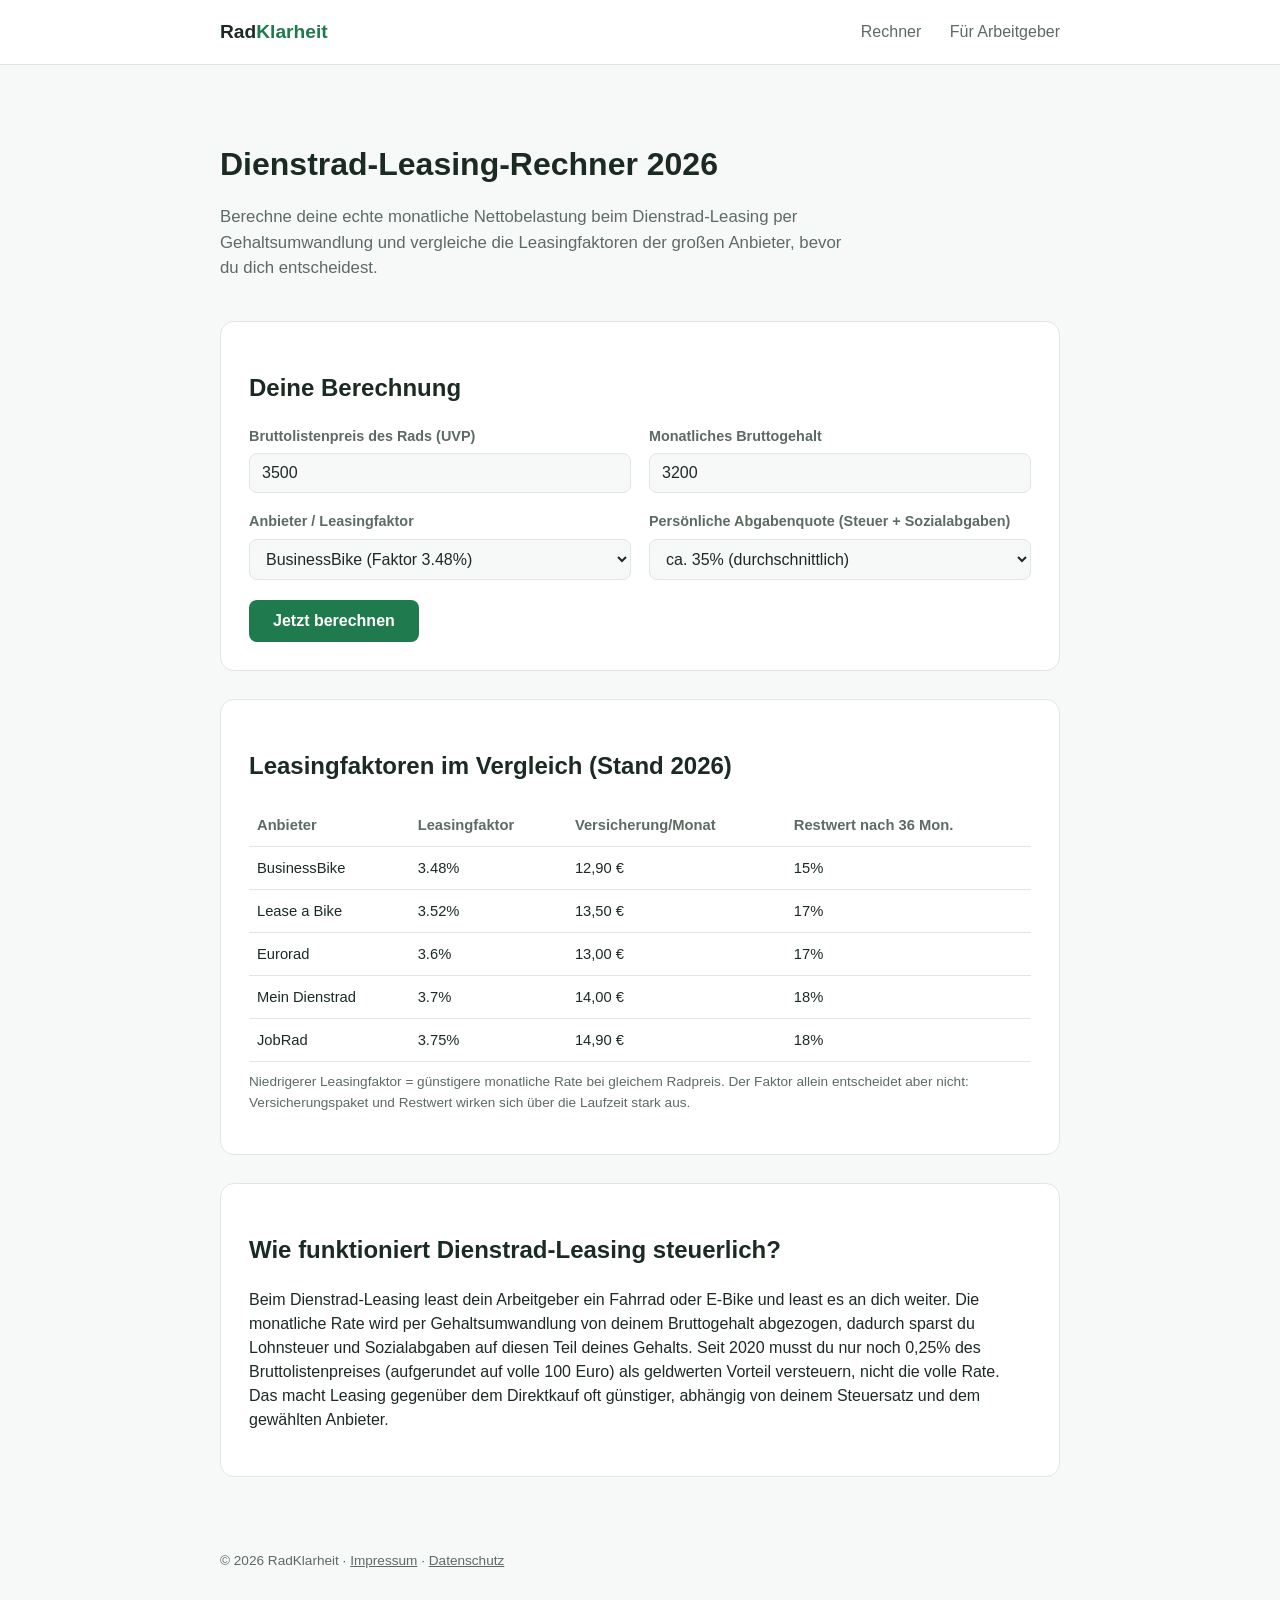
==== index.html @ c994e520 "Erste Version: Dienstrad-Rechner, Anbietervergleich, Arbeitgeber-Seite" ====
<!DOCTYPE html>
<html lang="de">
<head>
<meta charset="UTF-8">
<meta name="viewport" content="width=device-width, initial-scale=1.0">
<title>Dienstrad-Leasing-Rechner 2026 | Nettobelastung & Ersparnis vergleichen</title>
<meta name="description" content="Kostenloser Dienstrad-Leasing-Rechner: Nettobelastung, Steuerersparnis und Vergleich der Leasingfaktoren von JobRad, BusinessBike, Eurorad, Lease a Bike & Mein Dienstrad. Aktuell für 2026.">
<link rel="stylesheet" href="style.css">
</head>
<body>
<header class="site-header">
  <div class="container nav">
    <a href="index.html" class="brand">Rad<span>Klarheit</span></a>
    <nav>
      <a href="index.html">Rechner</a>
      <a href="arbeitgeber.html">Für Arbeitgeber</a>
    </nav>
  </div>
</header>

<main class="container">
  <section class="hero">
    <h1>Dienstrad-Leasing-Rechner 2026</h1>
    <p class="sub">Berechne deine echte monatliche Nettobelastung beim Dienstrad-Leasing per Gehaltsumwandlung und vergleiche die Leasingfaktoren der großen Anbieter, bevor du dich entscheidest.</p>
  </section>

  <section class="calc-card">
    <h2>Deine Berechnung</h2>
    <div class="grid-2">
      <label>
        Bruttolistenpreis des Rads (UVP)
        <input type="number" id="preis" value="3500" min="100" step="50">
      </label>
      <label>
        Monatliches Bruttogehalt
        <input type="number" id="gehalt" value="3200" min="0" step="50">
      </label>
      <label>
        Anbieter / Leasingfaktor
        <select id="anbieter"></select>
      </label>
      <label>
        Persönliche Abgabenquote (Steuer + Sozialabgaben)
        <select id="abgaben">
          <option value="0.30">ca. 30% (niedrigeres Einkommen)</option>
          <option value="0.35" selected>ca. 35% (durchschnittlich)</option>
          <option value="0.42">ca. 42% (Spitzensteuersatz)</option>
          <option value="0.45">ca. 45% (Reichensteuer)</option>
        </select>
      </label>
    </div>
    <button id="berechnen">Jetzt berechnen</button>

    <div id="ergebnis" class="result hidden">
      <div class="result-grid">
        <div class="result-box">
          <span class="label">Monatliche Bruttorate</span>
          <span class="value" id="r-brutto">-</span>
        </div>
        <div class="result-box">
          <span class="label">Geldwerter Vorteil (zu versteuern, 0,25%-Regel)</span>
          <span class="value" id="r-gwv">-</span>
        </div>
        <div class="result-box highlight">
          <span class="label">Deine geschätzte Nettobelastung / Monat</span>
          <span class="value" id="r-netto">-</span>
        </div>
        <div class="result-box">
          <span class="label">Ersparnis ggü. Barkauf (über 36 Monate)</span>
          <span class="value" id="r-ersparnis">-</span>
        </div>
      </div>
      <p class="disclaimer">Vereinfachte Schätzung ohne Berücksichtigung von Restwert, Versicherung und individueller Lohnsteuer. Keine Steuerberatung. Tatsächliche Werte können je nach Arbeitgeber-Vereinbarung abweichen.</p>
    </div>
  </section>

  <section class="compare-card">
    <h2>Leasingfaktoren im Vergleich (Stand 2026)</h2>
    <table>
      <thead><tr><th>Anbieter</th><th>Leasingfaktor</th><th>Versicherung/Monat</th><th>Restwert nach 36 Mon.</th></tr></thead>
      <tbody id="compare-body"></tbody>
    </table>
    <p class="hint">Niedrigerer Leasingfaktor = günstigere monatliche Rate bei gleichem Radpreis. Der Faktor allein entscheidet aber nicht: Versicherungspaket und Restwert wirken sich über die Laufzeit stark aus.</p>
  </section>

  <section class="info-card">
    <h2>Wie funktioniert Dienstrad-Leasing steuerlich?</h2>
    <p>Beim Dienstrad-Leasing least dein Arbeitgeber ein Fahrrad oder E-Bike und least es an dich weiter. Die monatliche Rate wird per Gehaltsumwandlung von deinem Bruttogehalt abgezogen, dadurch sparst du Lohnsteuer und Sozialabgaben auf diesen Teil deines Gehalts. Seit 2020 musst du nur noch 0,25% des Bruttolistenpreises (aufgerundet auf volle 100 Euro) als geldwerten Vorteil versteuern, nicht die volle Rate. Das macht Leasing gegenüber dem Direktkauf oft günstiger, abhängig von deinem Steuersatz und dem gewählten Anbieter.</p>
  </section>
</main>

<footer class="site-footer">
  <div class="container">
    <p>&copy; 2026 RadKlarheit &middot; <a href="impressum.html">Impressum</a> &middot; <a href="datenschutz.html">Datenschutz</a></p>
  </div>
</footer>

<script src="script.js"></script>
</body>
</html>
---- style.css ----
:root {
  --bg: #f7f9f8;
  --card: #ffffff;
  --text: #1b2b23;
  --muted: #5c6b63;
  --accent: #1f7a4d;
  --accent-light: #e5f3ec;
  --border: #e1e6e3;
}

* { box-sizing: border-box; }

body {
  margin: 0;
  font-family: -apple-system, "Segoe UI", Roboto, sans-serif;
  background: var(--bg);
  color: var(--text);
  line-height: 1.5;
}

.container { max-width: 880px; margin: 0 auto; padding: 0 20px; }

.site-header { background: var(--card); border-bottom: 1px solid var(--border); }
.nav { display: flex; align-items: center; justify-content: space-between; height: 64px; }
.brand { font-weight: 700; font-size: 1.2rem; text-decoration: none; color: var(--text); }
.brand span { color: var(--accent); }
.nav nav a { margin-left: 24px; color: var(--muted); text-decoration: none; font-weight: 500; }
.nav nav a:hover { color: var(--accent); }

.hero { padding: 48px 0 24px; }
.hero h1 { font-size: 2rem; margin-bottom: 8px; }
.hero .sub { color: var(--muted); font-size: 1.05rem; max-width: 640px; }

.calc-card, .compare-card, .info-card {
  background: var(--card);
  border: 1px solid var(--border);
  border-radius: 14px;
  padding: 28px;
  margin-bottom: 28px;
}

.grid-2 { display: grid; grid-template-columns: 1fr 1fr; gap: 18px; margin: 20px 0; }
label { display: flex; flex-direction: column; font-weight: 600; font-size: 0.9rem; color: var(--muted); gap: 6px; }
input, select {
  font-size: 1rem; padding: 10px 12px; border-radius: 8px; border: 1px solid var(--border);
  font-family: inherit; color: var(--text); background: var(--bg);
}

button#berechnen {
  background: var(--accent); color: #fff; border: none; padding: 12px 24px;
  border-radius: 8px; font-size: 1rem; font-weight: 600; cursor: pointer;
}
button#berechnen:hover { opacity: 0.9; }

.result { margin-top: 24px; }
.result.hidden { display: none; }
.result-grid { display: grid; grid-template-columns: 1fr 1fr; gap: 14px; }
.result-box {
  background: var(--accent-light); border-radius: 10px; padding: 16px; display: flex; flex-direction: column; gap: 4px;
}
.result-box.highlight { background: var(--accent); color: #fff; }
.result-box .label { font-size: 0.82rem; opacity: 0.85; }
.result-box .value { font-size: 1.4rem; font-weight: 700; }
.disclaimer { font-size: 0.8rem; color: var(--muted); margin-top: 16px; }

table { width: 100%; border-collapse: collapse; margin-top: 12px; }
th, td { text-align: left; padding: 10px 8px; border-bottom: 1px solid var(--border); font-size: 0.92rem; }
th { color: var(--muted); font-weight: 600; }
.hint { font-size: 0.85rem; color: var(--muted); margin-top: 10px; }

.site-footer { padding: 32px 0; color: var(--muted); font-size: 0.85rem; }
.site-footer a { color: var(--muted); }

@media (max-width: 600px) {
  .grid-2, .result-grid { grid-template-columns: 1fr; }
}
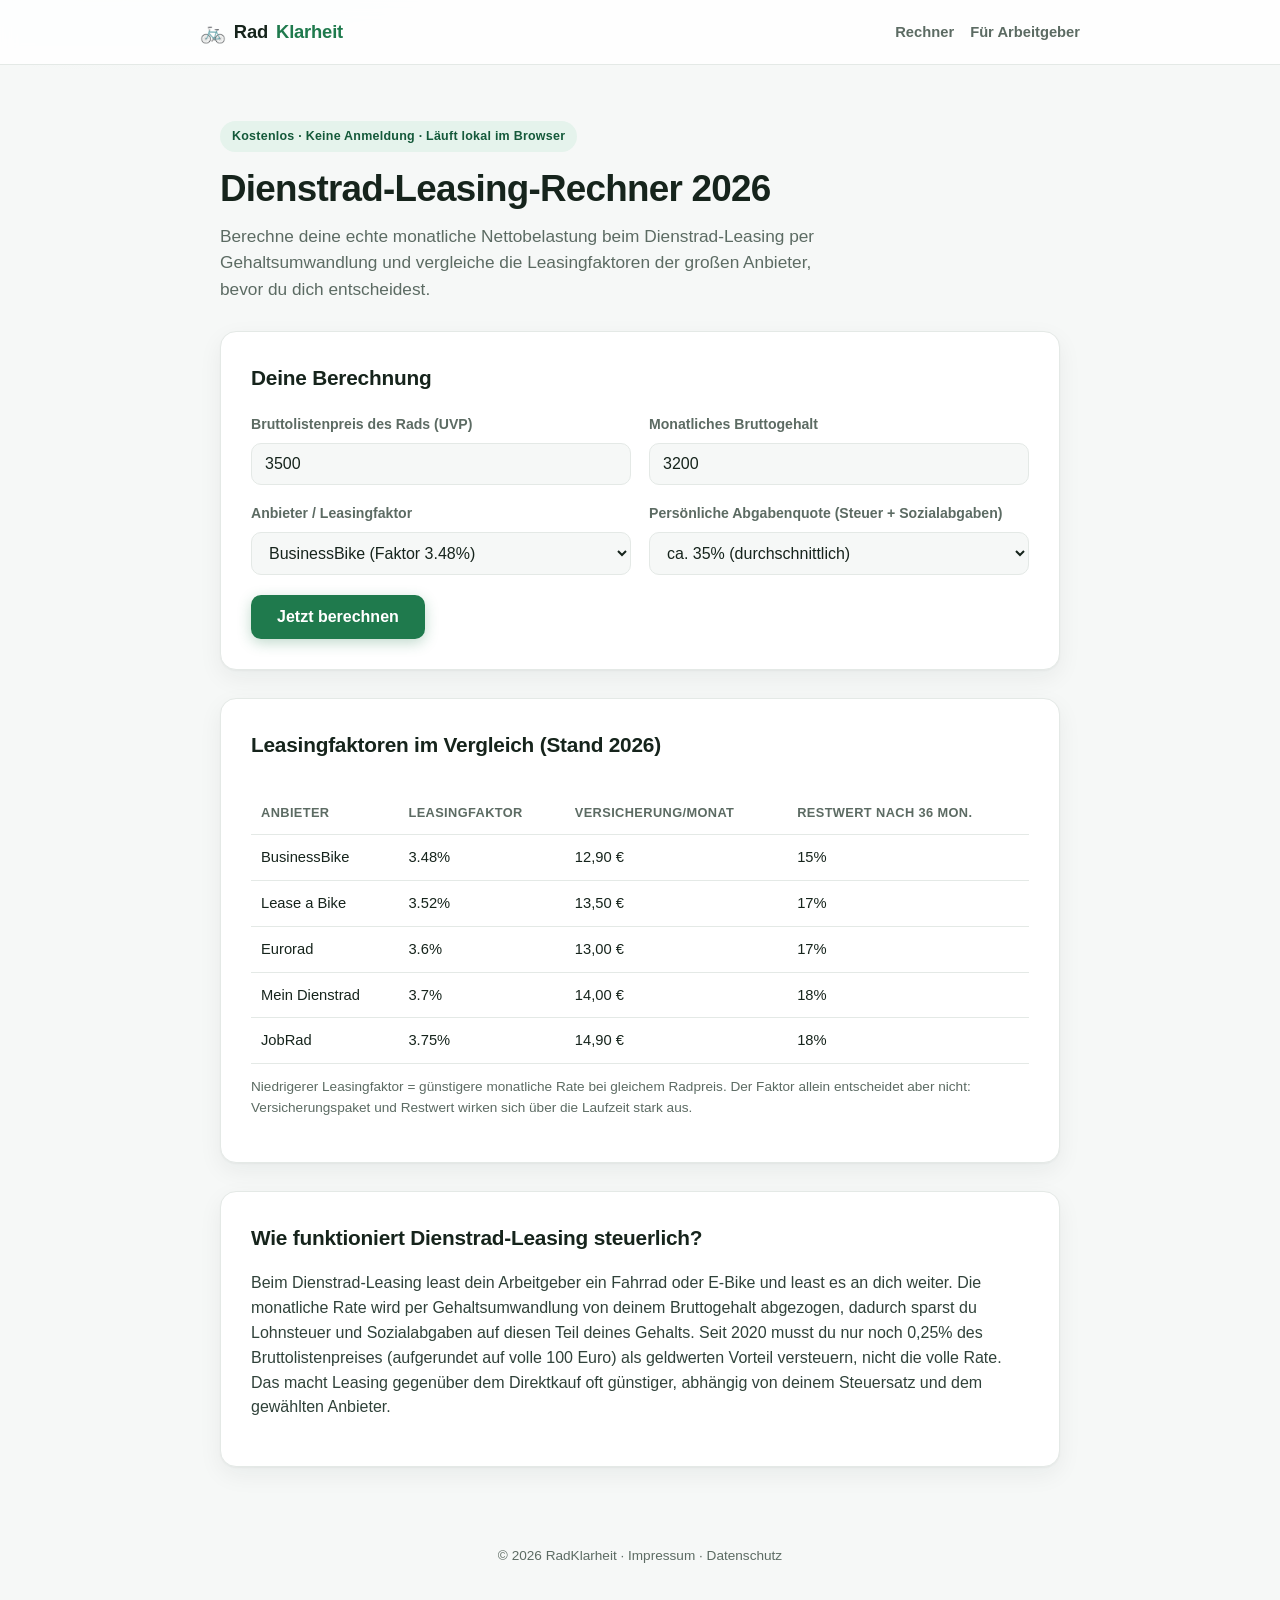
==== commit fcb5dbf9: "Mobile-Fixes: Nav-Wrap, responsive Tabelle, Design-Politur" ====
--- a/index.html
+++ b/index.html
@@ -6,11 +6,12 @@
 <title>Dienstrad-Leasing-Rechner 2026 | Nettobelastung & Ersparnis vergleichen</title>
 <meta name="description" content="Kostenloser Dienstrad-Leasing-Rechner: Nettobelastung, Steuerersparnis und Vergleich der Leasingfaktoren von JobRad, BusinessBike, Eurorad, Lease a Bike & Mein Dienstrad. Aktuell für 2026.">
 <link rel="stylesheet" href="style.css">
+<link rel="icon" href="data:image/svg+xml,%3Csvg xmlns='http://www.w3.org/2000/svg' viewBox='0 0 100 100'%3E%3Ccircle cx='50' cy='50' r='48' fill='%231f7a4d'/%3E%3Ccircle cx='32' cy='66' r='16' fill='none' stroke='%23fff' stroke-width='6'/%3E%3Ccircle cx='68' cy='66' r='16' fill='none' stroke='%23fff' stroke-width='6'/%3E%3Cpath d='M32 66 L46 36 L62 36 M46 36 L68 66 M46 36 L40 50' stroke='%23fff' stroke-width='6' fill='none' stroke-linecap='round' stroke-linejoin='round'/%3E%3C/svg%3E">
 </head>
 <body>
 <header class="site-header">
   <div class="container nav">
-    <a href="index.html" class="brand">Rad<span>Klarheit</span></a>
+    <a href="index.html" class="brand"><span class="brand-icon" aria-hidden="true">🚲</span>Rad<span>Klarheit</span></a>
     <nav>
       <a href="index.html">Rechner</a>
       <a href="arbeitgeber.html">Für Arbeitgeber</a>
@@ -20,6 +21,7 @@
 
 <main class="container">
   <section class="hero">
+    <span class="eyebrow">Kostenlos &middot; Keine Anmeldung &middot; Läuft lokal im Browser</span>
     <h1>Dienstrad-Leasing-Rechner 2026</h1>
     <p class="sub">Berechne deine echte monatliche Nettobelastung beim Dienstrad-Leasing per Gehaltsumwandlung und vergleiche die Leasingfaktoren der großen Anbieter, bevor du dich entscheidest.</p>
   </section>
@@ -54,19 +56,19 @@
     <div id="ergebnis" class="result hidden">
       <div class="result-grid">
         <div class="result-box">
-          <span class="label">Monatliche Bruttorate</span>
+          <span class="label">💶 Monatliche Bruttorate</span>
           <span class="value" id="r-brutto">-</span>
         </div>
         <div class="result-box">
-          <span class="label">Geldwerter Vorteil (zu versteuern, 0,25%-Regel)</span>
+          <span class="label">📋 Geldwerter Vorteil (0,25%-Regel)</span>
           <span class="value" id="r-gwv">-</span>
         </div>
         <div class="result-box highlight">
-          <span class="label">Deine geschätzte Nettobelastung / Monat</span>
+          <span class="label">✅ Deine Nettobelastung / Monat</span>
           <span class="value" id="r-netto">-</span>
         </div>
         <div class="result-box">
-          <span class="label">Ersparnis ggü. Barkauf (über 36 Monate)</span>
+          <span class="label">📈 Ersparnis ggü. Barkauf (36 Mon.)</span>
           <span class="value" id="r-ersparnis">-</span>
         </div>
       </div>
@@ -76,10 +78,12 @@
 
   <section class="compare-card">
     <h2>Leasingfaktoren im Vergleich (Stand 2026)</h2>
+    <div class="table-scroll">
     <table>
       <thead><tr><th>Anbieter</th><th>Leasingfaktor</th><th>Versicherung/Monat</th><th>Restwert nach 36 Mon.</th></tr></thead>
       <tbody id="compare-body"></tbody>
     </table>
+    </div>
     <p class="hint">Niedrigerer Leasingfaktor = günstigere monatliche Rate bei gleichem Radpreis. Der Faktor allein entscheidet aber nicht: Versicherungspaket und Restwert wirken sich über die Laufzeit stark aus.</p>
   </section>
 
--- a/style.css
+++ b/style.css
@@ -1,11 +1,14 @@
 :root {
-  --bg: #f7f9f8;
+  --bg: #f6f8f7;
   --card: #ffffff;
-  --text: #1b2b23;
+  --text: #16241c;
   --muted: #5c6b63;
   --accent: #1f7a4d;
+  --accent-dark: #14593a;
   --accent-light: #e5f3ec;
-  --border: #e1e6e3;
+  --border: #e4e9e6;
+  --shadow: 0 1px 2px rgba(16, 38, 27, 0.04), 0 8px 24px rgba(16, 38, 27, 0.06);
+  --radius: 16px;
 }
 
 * { box-sizing: border-box; }
@@ -13,64 +16,100 @@
 body {
   margin: 0;
   font-family: -apple-system, "Segoe UI", Roboto, sans-serif;
-  background: var(--bg);
+  background:
+    radial-gradient(900px 400px at 10% -10%, rgba(31,122,77,0.07), transparent 60%),
+    var(--bg);
   color: var(--text);
-  line-height: 1.5;
+  line-height: 1.55;
+  -webkit-font-smoothing: antialiased;
 }
 
 .container { max-width: 880px; margin: 0 auto; padding: 0 20px; }
 
-.site-header { background: var(--card); border-bottom: 1px solid var(--border); }
-.nav { display: flex; align-items: center; justify-content: space-between; height: 64px; }
-.brand { font-weight: 700; font-size: 1.2rem; text-decoration: none; color: var(--text); }
-.brand span { color: var(--accent); }
-.nav nav a { margin-left: 24px; color: var(--muted); text-decoration: none; font-weight: 500; }
+.site-header {
+  background: rgba(255,255,255,0.85);
+  backdrop-filter: saturate(180%) blur(8px);
+  border-bottom: 1px solid var(--border);
+  position: sticky;
+  top: 0;
+  z-index: 10;
+}
+.nav { display: flex; align-items: center; justify-content: space-between; min-height: 64px; flex-wrap: wrap; gap: 8px 0; padding: 10px 0; }
+.brand { display: flex; align-items: center; gap: 8px; font-weight: 800; font-size: 1.15rem; text-decoration: none; color: var(--text); letter-spacing: -0.01em; }
+.brand-icon { font-size: 1.3rem; line-height: 1; }
+.brand span:not(.brand-icon) { color: var(--accent); }
+.nav nav { display: flex; flex-wrap: wrap; gap: 4px 16px; }
+.nav nav a { color: var(--muted); text-decoration: none; font-weight: 600; font-size: 0.92rem; transition: color 0.15s ease; white-space: nowrap; }
 .nav nav a:hover { color: var(--accent); }
 
-.hero { padding: 48px 0 24px; }
-.hero h1 { font-size: 2rem; margin-bottom: 8px; }
-.hero .sub { color: var(--muted); font-size: 1.05rem; max-width: 640px; }
+.hero { padding: 56px 0 28px; }
+.eyebrow {
+  display: inline-block; font-size: 0.78rem; font-weight: 700; letter-spacing: 0.02em;
+  color: var(--accent-dark); background: var(--accent-light); padding: 6px 12px;
+  border-radius: 999px; margin-bottom: 16px;
+}
+.hero h1 { font-size: 2.3rem; margin: 0 0 12px; letter-spacing: -0.02em; line-height: 1.15; }
+.hero .sub { color: var(--muted); font-size: 1.08rem; max-width: 620px; margin: 0; }
 
 .calc-card, .compare-card, .info-card {
   background: var(--card);
   border: 1px solid var(--border);
-  border-radius: 14px;
-  padding: 28px;
+  border-radius: var(--radius);
+  box-shadow: var(--shadow);
+  padding: 30px;
   margin-bottom: 28px;
 }
+.calc-card h2, .compare-card h2, .info-card h2 { margin-top: 0; font-size: 1.3rem; letter-spacing: -0.01em; }
+.info-card h3 { font-size: 1.05rem; margin-bottom: 6px; }
 
 .grid-2 { display: grid; grid-template-columns: 1fr 1fr; gap: 18px; margin: 20px 0; }
-label { display: flex; flex-direction: column; font-weight: 600; font-size: 0.9rem; color: var(--muted); gap: 6px; }
+label { display: flex; flex-direction: column; font-weight: 600; font-size: 0.88rem; color: var(--muted); gap: 7px; }
 input, select {
-  font-size: 1rem; padding: 10px 12px; border-radius: 8px; border: 1px solid var(--border);
-  font-family: inherit; color: var(--text); background: var(--bg);
+  font-size: 1rem; padding: 11px 13px; border-radius: 10px; border: 1px solid var(--border);
+  font-family: inherit; color: var(--text); background: var(--bg); transition: border-color 0.15s ease, box-shadow 0.15s ease;
+}
+input:focus, select:focus {
+  outline: none; border-color: var(--accent); box-shadow: 0 0 0 3px var(--accent-light);
 }
 
 button#berechnen {
-  background: var(--accent); color: #fff; border: none; padding: 12px 24px;
-  border-radius: 8px; font-size: 1rem; font-weight: 600; cursor: pointer;
+  background: var(--accent); color: #fff; border: none; padding: 13px 26px;
+  border-radius: 10px; font-size: 1rem; font-weight: 700; cursor: pointer;
+  box-shadow: 0 4px 14px rgba(31,122,77,0.28);
+  transition: transform 0.12s ease, box-shadow 0.12s ease, background 0.12s ease;
 }
-button#berechnen:hover { opacity: 0.9; }
+button#berechnen:hover { background: var(--accent-dark); transform: translateY(-1px); box-shadow: 0 6px 18px rgba(31,122,77,0.34); }
+button#berechnen:active { transform: translateY(0); }
 
-.result { margin-top: 24px; }
+.result { margin-top: 26px; }
 .result.hidden { display: none; }
 .result-grid { display: grid; grid-template-columns: 1fr 1fr; gap: 14px; }
 .result-box {
-  background: var(--accent-light); border-radius: 10px; padding: 16px; display: flex; flex-direction: column; gap: 4px;
+  background: var(--accent-light); border-radius: 12px; padding: 18px; display: flex; flex-direction: column; gap: 6px;
 }
-.result-box.highlight { background: var(--accent); color: #fff; }
-.result-box .label { font-size: 0.82rem; opacity: 0.85; }
-.result-box .value { font-size: 1.4rem; font-weight: 700; }
-.disclaimer { font-size: 0.8rem; color: var(--muted); margin-top: 16px; }
+.result-box.highlight { background: linear-gradient(135deg, var(--accent), var(--accent-dark)); color: #fff; }
+.result-box .label { font-size: 0.8rem; opacity: 0.85; font-weight: 600; }
+.result-box .value { font-size: 1.5rem; font-weight: 800; letter-spacing: -0.01em; }
+.disclaimer { font-size: 0.8rem; color: var(--muted); margin-top: 18px; }
 
-table { width: 100%; border-collapse: collapse; margin-top: 12px; }
-th, td { text-align: left; padding: 10px 8px; border-bottom: 1px solid var(--border); font-size: 0.92rem; }
-th { color: var(--muted); font-weight: 600; }
-.hint { font-size: 0.85rem; color: var(--muted); margin-top: 10px; }
+table { width: 100%; border-collapse: collapse; margin-top: 14px; }
+.table-scroll { overflow-x: auto; -webkit-overflow-scrolling: touch; }
+th, td { text-align: left; padding: 11px 10px; border-bottom: 1px solid var(--border); font-size: 0.92rem; white-space: nowrap; }
+th { color: var(--muted); font-weight: 700; font-size: 0.8rem; text-transform: uppercase; letter-spacing: 0.03em; }
+tbody tr:hover { background: var(--accent-light); }
+.hint { font-size: 0.85rem; color: var(--muted); margin-top: 12px; }
 
-.site-footer { padding: 32px 0; color: var(--muted); font-size: 0.85rem; }
-.site-footer a { color: var(--muted); }
+.info-card p { color: #30423a; }
+
+.site-footer { padding: 36px 0 48px; color: var(--muted); font-size: 0.85rem; text-align: center; }
+.site-footer a { color: var(--muted); text-decoration: none; }
+.site-footer a:hover { color: var(--accent); text-decoration: underline; }
 
 @media (max-width: 600px) {
   .grid-2, .result-grid { grid-template-columns: 1fr; }
+  .hero { padding: 32px 0 20px; }
+  .hero h1 { font-size: 1.7rem; }
+  .hero .sub { font-size: 1rem; }
+  .calc-card, .compare-card, .info-card { padding: 20px; }
+  button#berechnen { width: 100%; }
 }
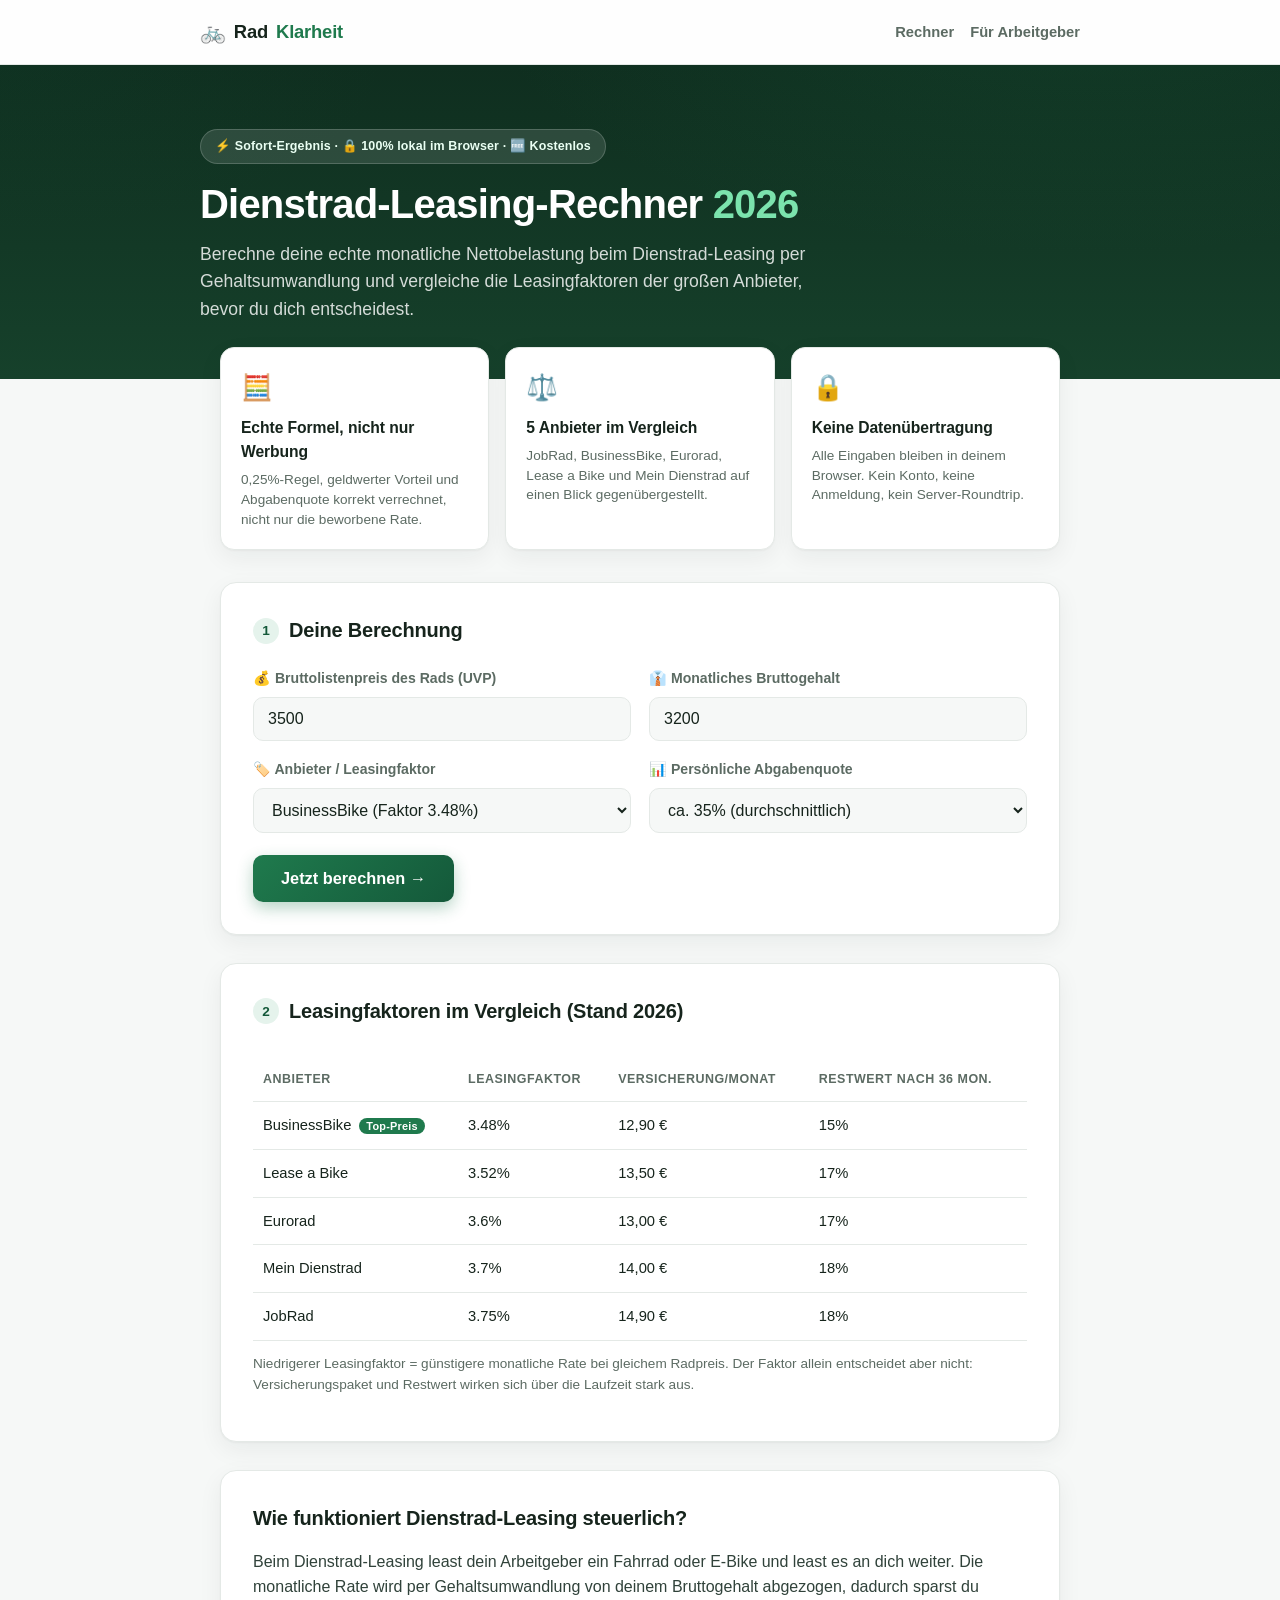
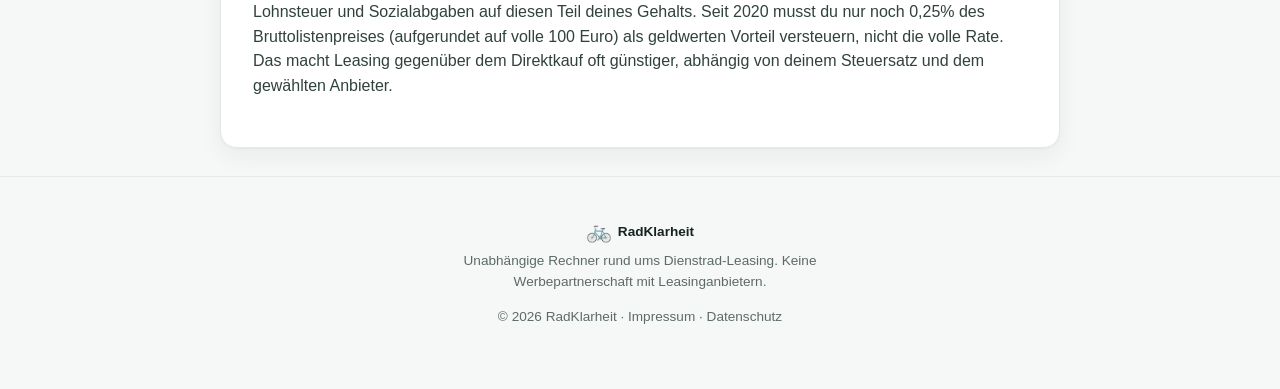
==== commit 0094d1b7: "Modernes Redesign: Hero-Band, Feature-Cards, Top-Preis-Badge, Icon-Badges" ====
--- a/index.html
+++ b/index.html
@@ -7,6 +7,7 @@
 <meta name="description" content="Kostenloser Dienstrad-Leasing-Rechner: Nettobelastung, Steuerersparnis und Vergleich der Leasingfaktoren von JobRad, BusinessBike, Eurorad, Lease a Bike & Mein Dienstrad. Aktuell für 2026.">
 <link rel="stylesheet" href="style.css">
 <link rel="icon" href="data:image/svg+xml,%3Csvg xmlns='http://www.w3.org/2000/svg' viewBox='0 0 100 100'%3E%3Ccircle cx='50' cy='50' r='48' fill='%231f7a4d'/%3E%3Ccircle cx='32' cy='66' r='16' fill='none' stroke='%23fff' stroke-width='6'/%3E%3Ccircle cx='68' cy='66' r='16' fill='none' stroke='%23fff' stroke-width='6'/%3E%3Cpath d='M32 66 L46 36 L62 36 M46 36 L68 66 M46 36 L40 50' stroke='%23fff' stroke-width='6' fill='none' stroke-linecap='round' stroke-linejoin='round'/%3E%3C/svg%3E">
+<script async src="https://pagead2.googlesyndication.com/pagead/js/adsbygoogle.js?client=ca-pub-8464912714139538" crossorigin="anonymous"></script>
 </head>
 <body>
 <header class="site-header">
@@ -19,30 +20,50 @@
   </div>
 </header>
 
+<section class="hero-band">
+  <div class="container hero">
+    <span class="eyebrow">⚡ Sofort-Ergebnis &middot; 🔒 100% lokal im Browser &middot; 🆓 Kostenlos</span>
+    <h1>Dienstrad-Leasing-Rechner <span class="hero-year">2026</span></h1>
+    <p class="sub">Berechne deine echte monatliche Nettobelastung beim Dienstrad-Leasing per Gehaltsumwandlung und vergleiche die Leasingfaktoren der großen Anbieter, bevor du dich entscheidest.</p>
+  </div>
+</section>
+
 <main class="container">
-  <section class="hero">
-    <span class="eyebrow">Kostenlos &middot; Keine Anmeldung &middot; Läuft lokal im Browser</span>
-    <h1>Dienstrad-Leasing-Rechner 2026</h1>
-    <p class="sub">Berechne deine echte monatliche Nettobelastung beim Dienstrad-Leasing per Gehaltsumwandlung und vergleiche die Leasingfaktoren der großen Anbieter, bevor du dich entscheidest.</p>
+  <section class="features">
+    <div class="feature">
+      <span class="feature-icon">🧮</span>
+      <h3>Echte Formel, nicht nur Werbung</h3>
+      <p>0,25%-Regel, geldwerter Vorteil und Abgabenquote korrekt verrechnet, nicht nur die beworbene Rate.</p>
+    </div>
+    <div class="feature">
+      <span class="feature-icon">⚖️</span>
+      <h3>5 Anbieter im Vergleich</h3>
+      <p>JobRad, BusinessBike, Eurorad, Lease a Bike und Mein Dienstrad auf einen Blick gegenübergestellt.</p>
+    </div>
+    <div class="feature">
+      <span class="feature-icon">🔒</span>
+      <h3>Keine Datenübertragung</h3>
+      <p>Alle Eingaben bleiben in deinem Browser. Kein Konto, keine Anmeldung, kein Server-Roundtrip.</p>
+    </div>
   </section>
 
   <section class="calc-card">
-    <h2>Deine Berechnung</h2>
+    <h2><span class="icon-badge">1</span> Deine Berechnung</h2>
     <div class="grid-2">
       <label>
-        Bruttolistenpreis des Rads (UVP)
+        <span class="label-text">💰 Bruttolistenpreis des Rads (UVP)</span>
         <input type="number" id="preis" value="3500" min="100" step="50">
       </label>
       <label>
-        Monatliches Bruttogehalt
+        <span class="label-text">👔 Monatliches Bruttogehalt</span>
         <input type="number" id="gehalt" value="3200" min="0" step="50">
       </label>
       <label>
-        Anbieter / Leasingfaktor
+        <span class="label-text">🏷️ Anbieter / Leasingfaktor</span>
         <select id="anbieter"></select>
       </label>
       <label>
-        Persönliche Abgabenquote (Steuer + Sozialabgaben)
+        <span class="label-text">📊 Persönliche Abgabenquote</span>
         <select id="abgaben">
           <option value="0.30">ca. 30% (niedrigeres Einkommen)</option>
           <option value="0.35" selected>ca. 35% (durchschnittlich)</option>
@@ -51,7 +72,7 @@
         </select>
       </label>
     </div>
-    <button id="berechnen">Jetzt berechnen</button>
+    <button id="berechnen">Jetzt berechnen →</button>
 
     <div id="ergebnis" class="result hidden">
       <div class="result-grid">
@@ -77,7 +98,7 @@
   </section>
 
   <section class="compare-card">
-    <h2>Leasingfaktoren im Vergleich (Stand 2026)</h2>
+    <h2><span class="icon-badge">2</span> Leasingfaktoren im Vergleich (Stand 2026)</h2>
     <div class="table-scroll">
     <table>
       <thead><tr><th>Anbieter</th><th>Leasingfaktor</th><th>Versicherung/Monat</th><th>Restwert nach 36 Mon.</th></tr></thead>
@@ -95,6 +116,8 @@
 
 <footer class="site-footer">
   <div class="container">
+    <div class="footer-brand"><span class="brand-icon" aria-hidden="true">🚲</span> RadKlarheit</div>
+    <p class="footer-tagline">Unabhängige Rechner rund ums Dienstrad-Leasing. Keine Werbepartnerschaft mit Leasinganbietern.</p>
     <p>&copy; 2026 RadKlarheit &middot; <a href="impressum.html">Impressum</a> &middot; <a href="datenschutz.html">Datenschutz</a></p>
   </div>
 </footer>
--- a/style.css
+++ b/style.css
@@ -16,9 +16,7 @@
 body {
   margin: 0;
   font-family: -apple-system, "Segoe UI", Roboto, sans-serif;
-  background:
-    radial-gradient(900px 400px at 10% -10%, rgba(31,122,77,0.07), transparent 60%),
-    var(--bg);
+  background: var(--bg);
   color: var(--text);
   line-height: 1.55;
   -webkit-font-smoothing: antialiased;
@@ -42,30 +40,61 @@
 .nav nav a { color: var(--muted); text-decoration: none; font-weight: 600; font-size: 0.92rem; transition: color 0.15s ease; white-space: nowrap; }
 .nav nav a:hover { color: var(--accent); }
 
-.hero { padding: 56px 0 28px; }
+.hero-band {
+  background:
+    radial-gradient(1000px 420px at 85% -20%, rgba(31,122,77,0.16), transparent 60%),
+    radial-gradient(700px 300px at 0% 0%, rgba(20,89,58,0.10), transparent 55%),
+    linear-gradient(180deg, #0f2e1f 0%, #16412b 100%);
+  color: #fff;
+  overflow: hidden;
+}
+.hero { padding: 64px 0 56px; animation: fadeUp 0.5s ease both; }
 .eyebrow {
-  display: inline-block; font-size: 0.78rem; font-weight: 700; letter-spacing: 0.02em;
-  color: var(--accent-dark); background: var(--accent-light); padding: 6px 12px;
-  border-radius: 999px; margin-bottom: 16px;
+  display: inline-block; font-size: 0.78rem; font-weight: 700; letter-spacing: 0.01em;
+  color: #eafff3; background: rgba(255,255,255,0.12); border: 1px solid rgba(255,255,255,0.18);
+  padding: 7px 14px; border-radius: 999px; margin-bottom: 18px;
 }
-.hero h1 { font-size: 2.3rem; margin: 0 0 12px; letter-spacing: -0.02em; line-height: 1.15; }
-.hero .sub { color: var(--muted); font-size: 1.08rem; max-width: 620px; margin: 0; }
+.hero h1 { font-size: 2.5rem; margin: 0 0 14px; letter-spacing: -0.02em; line-height: 1.12; color: #fff; }
+.hero-year { color: #7be3ad; }
+.hero .sub { color: rgba(255,255,255,0.82); font-size: 1.1rem; max-width: 620px; margin: 0; }
+
+.features {
+  display: grid; grid-template-columns: repeat(3, 1fr); gap: 16px;
+  margin: -32px 0 32px;
+  position: relative; z-index: 2;
+}
+.feature {
+  background: var(--card); border: 1px solid var(--border); border-radius: 14px;
+  padding: 20px; box-shadow: var(--shadow);
+}
+.feature-icon { font-size: 1.6rem; display: block; margin-bottom: 8px; }
+.feature h3 { font-size: 0.98rem; margin: 0 0 6px; letter-spacing: -0.005em; }
+.feature p { font-size: 0.85rem; color: var(--muted); margin: 0; line-height: 1.45; }
 
 .calc-card, .compare-card, .info-card {
   background: var(--card);
   border: 1px solid var(--border);
   border-radius: var(--radius);
   box-shadow: var(--shadow);
-  padding: 30px;
+  padding: 32px;
   margin-bottom: 28px;
 }
-.calc-card h2, .compare-card h2, .info-card h2 { margin-top: 0; font-size: 1.3rem; letter-spacing: -0.01em; }
+.calc-card h2, .compare-card h2, .info-card h2 {
+  margin-top: 0; font-size: 1.25rem; letter-spacing: -0.01em;
+  display: flex; align-items: center; gap: 10px;
+}
+.icon-badge {
+  display: inline-flex; align-items: center; justify-content: center;
+  width: 26px; height: 26px; border-radius: 50%; background: var(--accent-light);
+  color: var(--accent-dark); font-size: 0.85rem; font-weight: 800; flex-shrink: 0;
+}
 .info-card h3 { font-size: 1.05rem; margin-bottom: 6px; }
 
-.grid-2 { display: grid; grid-template-columns: 1fr 1fr; gap: 18px; margin: 20px 0; }
+.grid-2 { display: grid; grid-template-columns: 1fr 1fr; gap: 18px; margin: 22px 0; }
 label { display: flex; flex-direction: column; font-weight: 600; font-size: 0.88rem; color: var(--muted); gap: 7px; }
+.label-text { display: inline-flex; align-items: center; gap: 4px; }
 input, select {
-  font-size: 1rem; padding: 11px 13px; border-radius: 10px; border: 1px solid var(--border);
+  font-size: 1rem; padding: 12px 14px; border-radius: 10px; border: 1.5px solid var(--border);
   font-family: inherit; color: var(--text); background: var(--bg); transition: border-color 0.15s ease, box-shadow 0.15s ease;
 }
 input:focus, select:focus {
@@ -73,15 +102,15 @@
 }
 
 button#berechnen {
-  background: var(--accent); color: #fff; border: none; padding: 13px 26px;
-  border-radius: 10px; font-size: 1rem; font-weight: 700; cursor: pointer;
-  box-shadow: 0 4px 14px rgba(31,122,77,0.28);
-  transition: transform 0.12s ease, box-shadow 0.12s ease, background 0.12s ease;
+  background: linear-gradient(135deg, var(--accent), var(--accent-dark)); color: #fff; border: none; padding: 14px 28px;
+  border-radius: 10px; font-size: 1.02rem; font-weight: 700; cursor: pointer;
+  box-shadow: 0 6px 16px rgba(31,122,77,0.32);
+  transition: transform 0.12s ease, box-shadow 0.12s ease, filter 0.12s ease;
 }
-button#berechnen:hover { background: var(--accent-dark); transform: translateY(-1px); box-shadow: 0 6px 18px rgba(31,122,77,0.34); }
+button#berechnen:hover { filter: brightness(1.08); transform: translateY(-1px); box-shadow: 0 8px 20px rgba(31,122,77,0.38); }
 button#berechnen:active { transform: translateY(0); }
 
-.result { margin-top: 26px; }
+.result { margin-top: 28px; animation: fadeUp 0.35s ease both; }
 .result.hidden { display: none; }
 .result-grid { display: grid; grid-template-columns: 1fr 1fr; gap: 14px; }
 .result-box {
@@ -89,27 +118,42 @@
 }
 .result-box.highlight { background: linear-gradient(135deg, var(--accent), var(--accent-dark)); color: #fff; }
 .result-box .label { font-size: 0.8rem; opacity: 0.85; font-weight: 600; }
-.result-box .value { font-size: 1.5rem; font-weight: 800; letter-spacing: -0.01em; }
+.result-box .value { font-size: 1.55rem; font-weight: 800; letter-spacing: -0.01em; }
 .disclaimer { font-size: 0.8rem; color: var(--muted); margin-top: 18px; }
 
 table { width: 100%; border-collapse: collapse; margin-top: 14px; }
 .table-scroll { overflow-x: auto; -webkit-overflow-scrolling: touch; }
-th, td { text-align: left; padding: 11px 10px; border-bottom: 1px solid var(--border); font-size: 0.92rem; white-space: nowrap; }
-th { color: var(--muted); font-weight: 700; font-size: 0.8rem; text-transform: uppercase; letter-spacing: 0.03em; }
+th, td { text-align: left; padding: 12px 10px; border-bottom: 1px solid var(--border); font-size: 0.92rem; white-space: nowrap; }
+th { color: var(--muted); font-weight: 700; font-size: 0.78rem; text-transform: uppercase; letter-spacing: 0.04em; }
 tbody tr:hover { background: var(--accent-light); }
+tbody tr:first-child td:first-child::after {
+  content: "Top-Preis"; margin-left: 8px; font-size: 0.68rem; font-weight: 800; letter-spacing: 0.02em;
+  background: var(--accent); color: #fff; padding: 2px 7px; border-radius: 999px; vertical-align: middle;
+}
 .hint { font-size: 0.85rem; color: var(--muted); margin-top: 12px; }
 
 .info-card p { color: #30423a; }
 
-.site-footer { padding: 36px 0 48px; color: var(--muted); font-size: 0.85rem; text-align: center; }
+.site-footer { padding: 44px 0 48px; color: var(--muted); font-size: 0.85rem; text-align: center; border-top: 1px solid var(--border); margin-top: 20px; }
+.footer-brand { font-weight: 800; color: var(--text); margin-bottom: 8px; display: flex; align-items: center; justify-content: center; gap: 6px; }
+.footer-tagline { max-width: 420px; margin: 0 auto 14px; }
 .site-footer a { color: var(--muted); text-decoration: none; }
 .site-footer a:hover { color: var(--accent); text-decoration: underline; }
 
+@keyframes fadeUp {
+  from { opacity: 0; transform: translateY(10px); }
+  to { opacity: 1; transform: translateY(0); }
+}
+
+@media (max-width: 760px) {
+  .features { grid-template-columns: 1fr; margin-top: -24px; }
+}
+
 @media (max-width: 600px) {
   .grid-2, .result-grid { grid-template-columns: 1fr; }
-  .hero { padding: 32px 0 20px; }
-  .hero h1 { font-size: 1.7rem; }
+  .hero { padding: 40px 0 44px; }
+  .hero h1 { font-size: 1.8rem; }
   .hero .sub { font-size: 1rem; }
-  .calc-card, .compare-card, .info-card { padding: 20px; }
+  .calc-card, .compare-card, .info-card { padding: 22px; }
   button#berechnen { width: 100%; }
 }
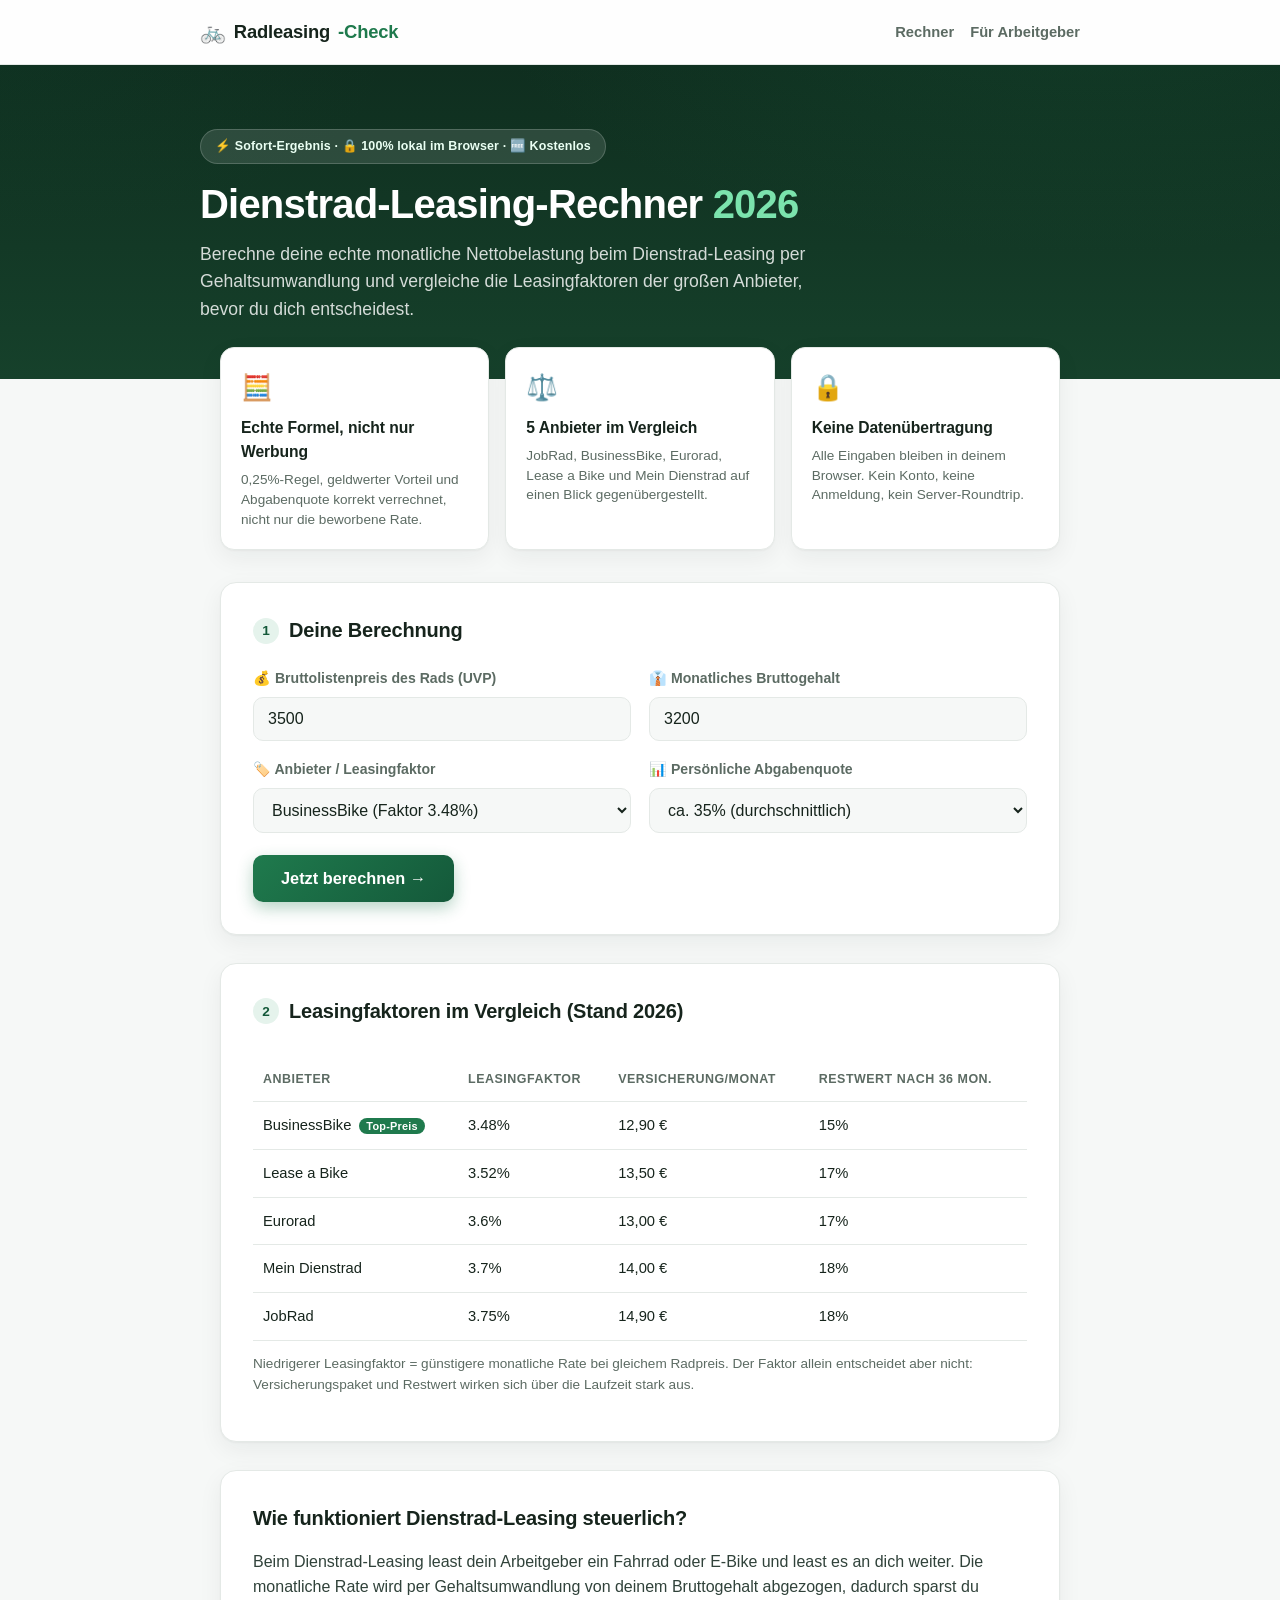
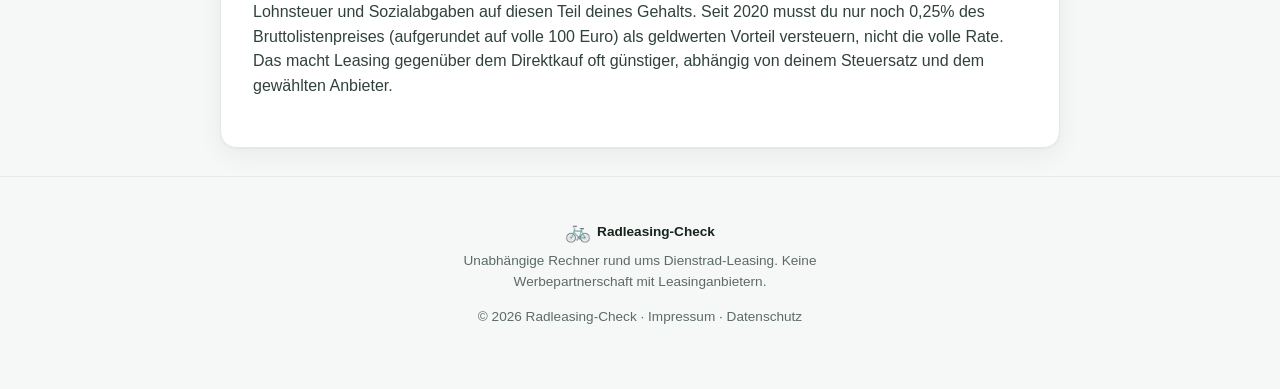
==== commit 5f5c06c5: "Brand auf Radleasing-Check umbenannt (passend zur Domain), Arbeitgeber-Seite Hero-Band Bug gefixt" ====
--- a/index.html
+++ b/index.html
@@ -12,7 +12,7 @@
 <body>
 <header class="site-header">
   <div class="container nav">
-    <a href="index.html" class="brand"><span class="brand-icon" aria-hidden="true">🚲</span>Rad<span>Klarheit</span></a>
+    <a href="index.html" class="brand"><span class="brand-icon" aria-hidden="true">🚲</span>Radleasing<span>-Check</span></a>
     <nav>
       <a href="index.html">Rechner</a>
       <a href="arbeitgeber.html">Für Arbeitgeber</a>
@@ -116,9 +116,9 @@
 
 <footer class="site-footer">
   <div class="container">
-    <div class="footer-brand"><span class="brand-icon" aria-hidden="true">🚲</span> RadKlarheit</div>
+    <div class="footer-brand"><span class="brand-icon" aria-hidden="true">🚲</span> Radleasing-Check</div>
     <p class="footer-tagline">Unabhängige Rechner rund ums Dienstrad-Leasing. Keine Werbepartnerschaft mit Leasinganbietern.</p>
-    <p>&copy; 2026 RadKlarheit &middot; <a href="impressum.html">Impressum</a> &middot; <a href="datenschutz.html">Datenschutz</a></p>
+    <p>&copy; 2026 Radleasing-Check &middot; <a href="impressum.html">Impressum</a> &middot; <a href="datenschutz.html">Datenschutz</a></p>
   </div>
 </footer>
 
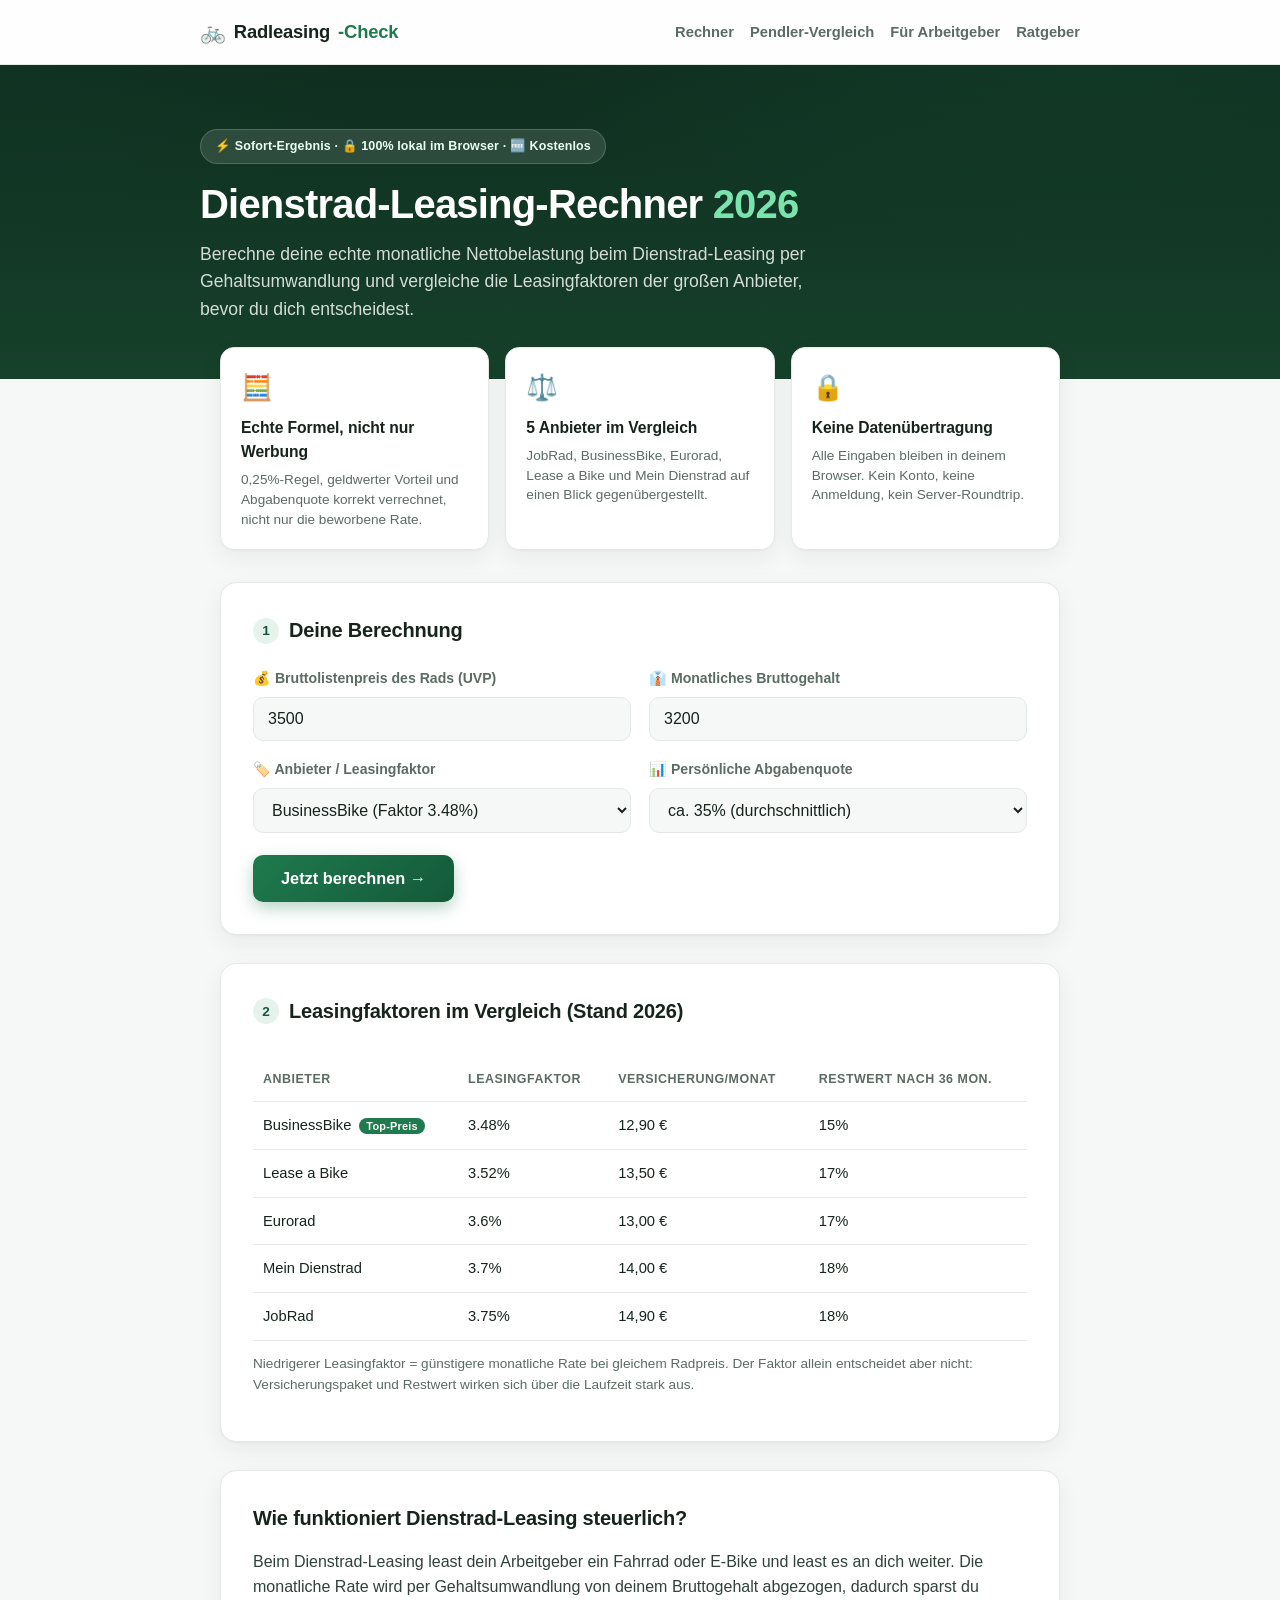
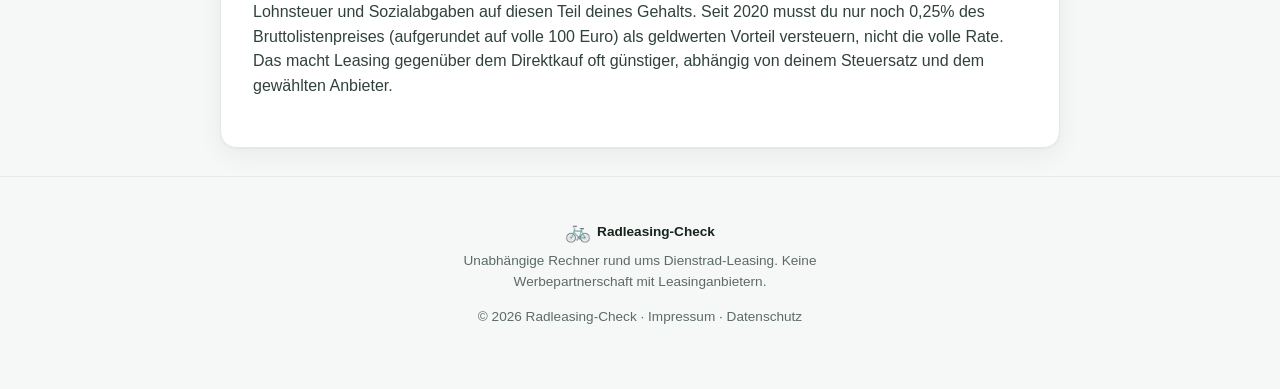
==== commit a7ee8459: "Content-Ausbau im Rad-Thema: Pendler-Vergleichsrechner und Ratgeber-Artikel Jobwechsel" ====
--- a/index.html
+++ b/index.html
@@ -15,7 +15,9 @@
     <a href="index.html" class="brand"><span class="brand-icon" aria-hidden="true">🚲</span>Radleasing<span>-Check</span></a>
     <nav>
       <a href="index.html">Rechner</a>
+      <a href="pendler-vergleich.html">Pendler-Vergleich</a>
       <a href="arbeitgeber.html">Für Arbeitgeber</a>
+      <a href="ratgeber-jobwechsel.html">Ratgeber</a>
     </nav>
   </div>
 </header>
